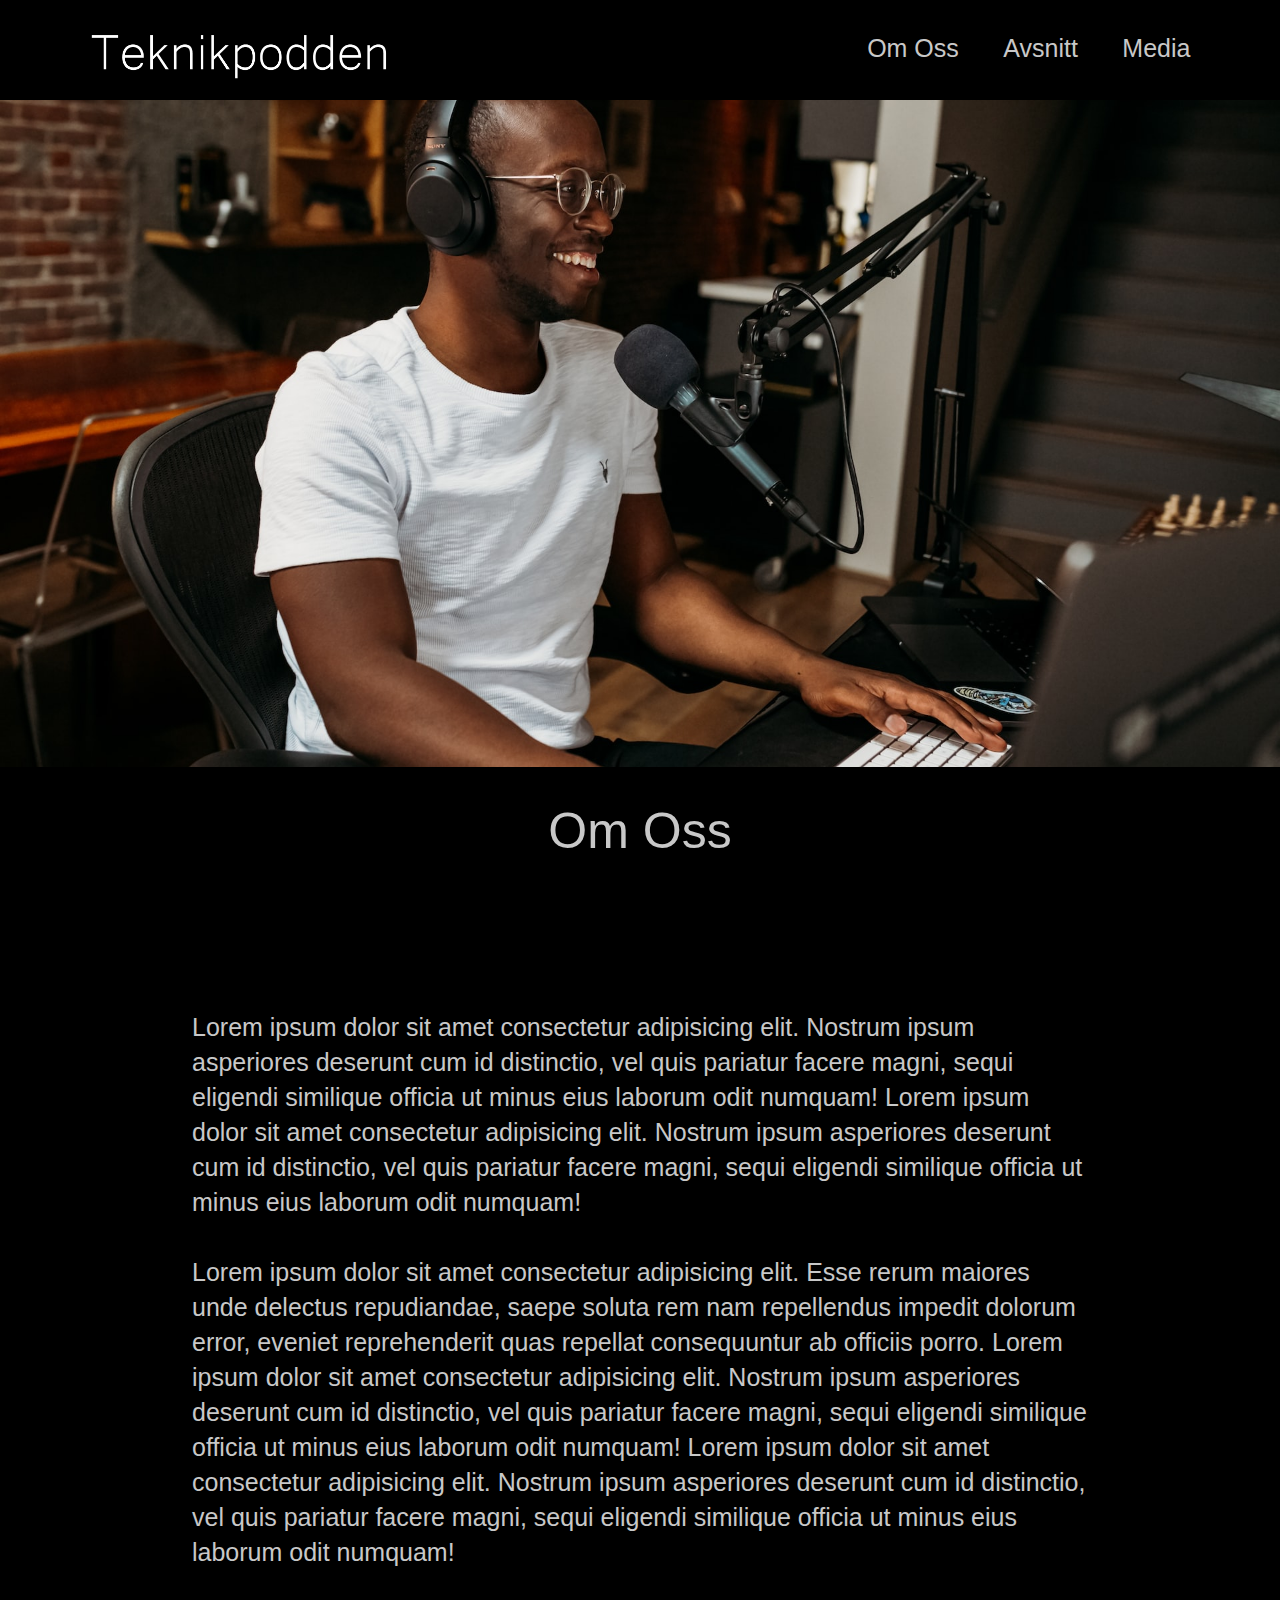
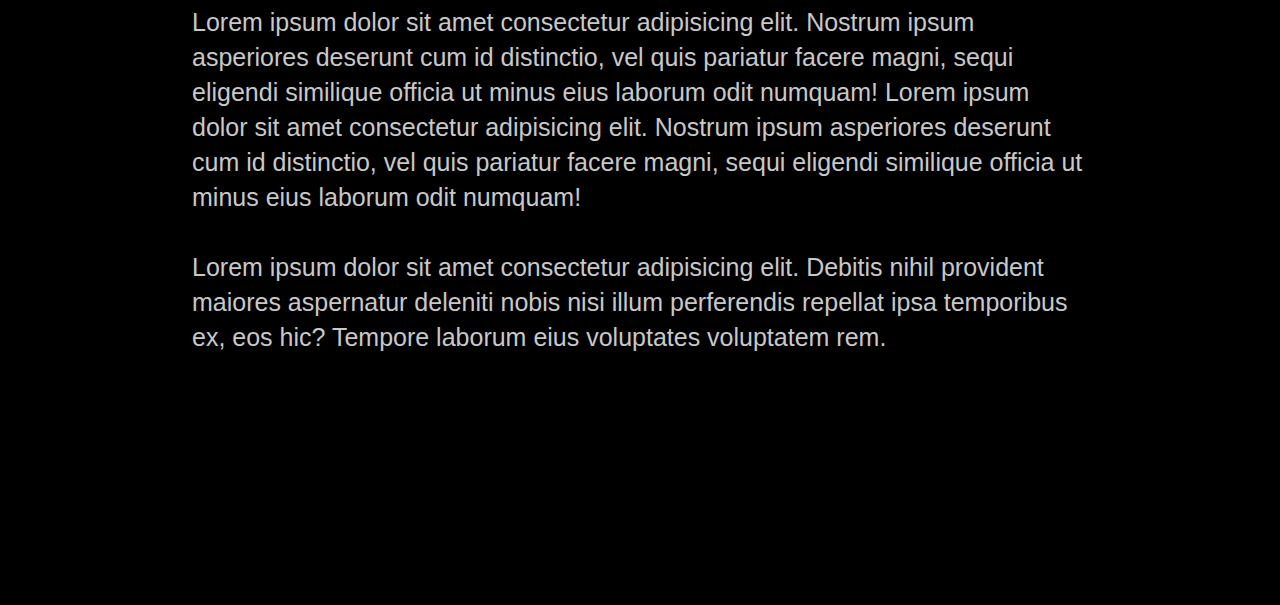
==== index.html @ c2fae3af "test6" ====
<!DOCTYPE html>
<html lang="en">
<head>
    <meta charset="UTF-8">
    <meta http-equiv="X-UA-Compatible" content="IE=edge">
    <meta name="viewport" content="width=device-width, initial-scale=1.0">
    <title>Teknikpodden</title>
    <link rel="stylesheet" href="style.css">

</head>

<body>

    <nav>
        <img src="images/teknikpoddenLogo.png" class="logo">
        <ul>
            <li><a href="omOss.html">Om Oss</a></li>
            <li><a href="avsnitt.html">Avsnitt</a></li>
            <li><a href="media.html">Media</a></li>
        </ul>
    </nav>
    
    <section class="bakgrundsbild">
        <img src="images/convertkit--CbLJAUI_js-unsplash.jpg">
    </section>

    <div class="rubrik">
        <h1>Om Oss</h1>
    </div>

    <section class="innehåll">
        <p>
            Lorem ipsum dolor sit amet consectetur adipisicing elit. Nostrum ipsum asperiores deserunt cum id distinctio, vel quis pariatur facere magni, sequi eligendi similique officia ut minus eius laborum odit numquam! Lorem ipsum dolor sit amet consectetur adipisicing elit. Nostrum ipsum asperiores deserunt cum id distinctio, vel quis pariatur facere magni, sequi eligendi similique officia ut minus eius laborum odit numquam!
            <br><br>
            Lorem ipsum dolor sit amet consectetur adipisicing elit. Esse rerum maiores unde delectus repudiandae, saepe soluta rem nam repellendus impedit dolorum error, eveniet reprehenderit quas repellat consequuntur ab officiis porro. Lorem ipsum dolor sit amet consectetur adipisicing elit. Nostrum ipsum asperiores deserunt cum id distinctio, vel quis pariatur facere magni, sequi eligendi similique officia ut minus eius laborum odit numquam! Lorem ipsum dolor sit amet consectetur adipisicing elit. Nostrum ipsum asperiores deserunt cum id distinctio, vel quis pariatur facere magni, sequi eligendi similique officia ut minus eius laborum odit numquam!
            <br><br>
            Lorem ipsum dolor sit amet consectetur adipisicing elit. Nostrum ipsum asperiores deserunt cum id distinctio, vel quis pariatur facere magni, sequi eligendi similique officia ut minus eius laborum odit numquam! Lorem ipsum dolor sit amet consectetur adipisicing elit. Nostrum ipsum asperiores deserunt cum id distinctio, vel quis pariatur facere magni, sequi eligendi similique officia ut minus eius laborum odit numquam!
            <br><br>
            Lorem ipsum dolor sit amet consectetur adipisicing elit. Debitis nihil provident maiores aspernatur deleniti nobis nisi illum perferendis repellat ipsa temporibus ex, eos hic? Tempore laborum eius voluptates voluptatem rem.
        </p>
    </section>

</body>

</html>
---- style.css ----
/*----- Dokument Design -----*/
* {
    margin: 0;
    padding: 0;
    box-sizing: border-box;
    font-family: 'Poppins', sans-serif;
}

body {
    background-color: black;
    color: #c8c8c8;
    height: auto;
    margin-bottom: 250px;
}
/*----- Dokument Design -----*/



/*----- Navigation Design -----*/
nav {
    width: 100%;
    position: fixed;
    top: 0;
    left: 0;
    padding: 20px 7% 20px 7%;
    display: flex;
    align-items: center;
    justify-content: space-between;
    z-index: 99;
    background-color: black;
}

nav .logo {
    width: 300px;
}

nav ul li {
    list-style: none;
    display: inline-block;
    margin-left: 40px;
}

nav ul li a {
    text-decoration: none;
    color: #c8c8c8;
    font-size: 25px;
}
/*----- Navigation Design -----*/



/*----- Navigation Animation -----*/
nav ul li a::after{
    content: '';
    width: 0%;
    height:3px;
    border-radius: 2px;
    background: rgb(200, 200, 200);
    display: block;
    margin: auto;
    transition: 0.75s ease;
}

nav ul li a:hover::after{
    width: 100%;
}
/*----- Navigation Animation -----*/



.bakgrundsbild img {
    width: 100%;
    height: auto;
    position: static;
}

.bakgrundsbild h1 {
    background-color: black;
    position: fixed;
    z-index: 98;
    width: 300px;
    height: 300px;
}



.rubrik {
    width: 100%;
    position: sticky;
    bottom: 0;
    left: 0;
    padding: 35px 7% 40px 7%;
    display: flex;
    justify-content: center;
    z-index: 98;
    background-color: black;
}

.rubrik h1 {
    font-size: 50px;
    font-weight: 100;
}

.innehåll p {
    font-size: 25px;
    margin: 20px 15% 20px 15%;
    line-height: 35px;
}
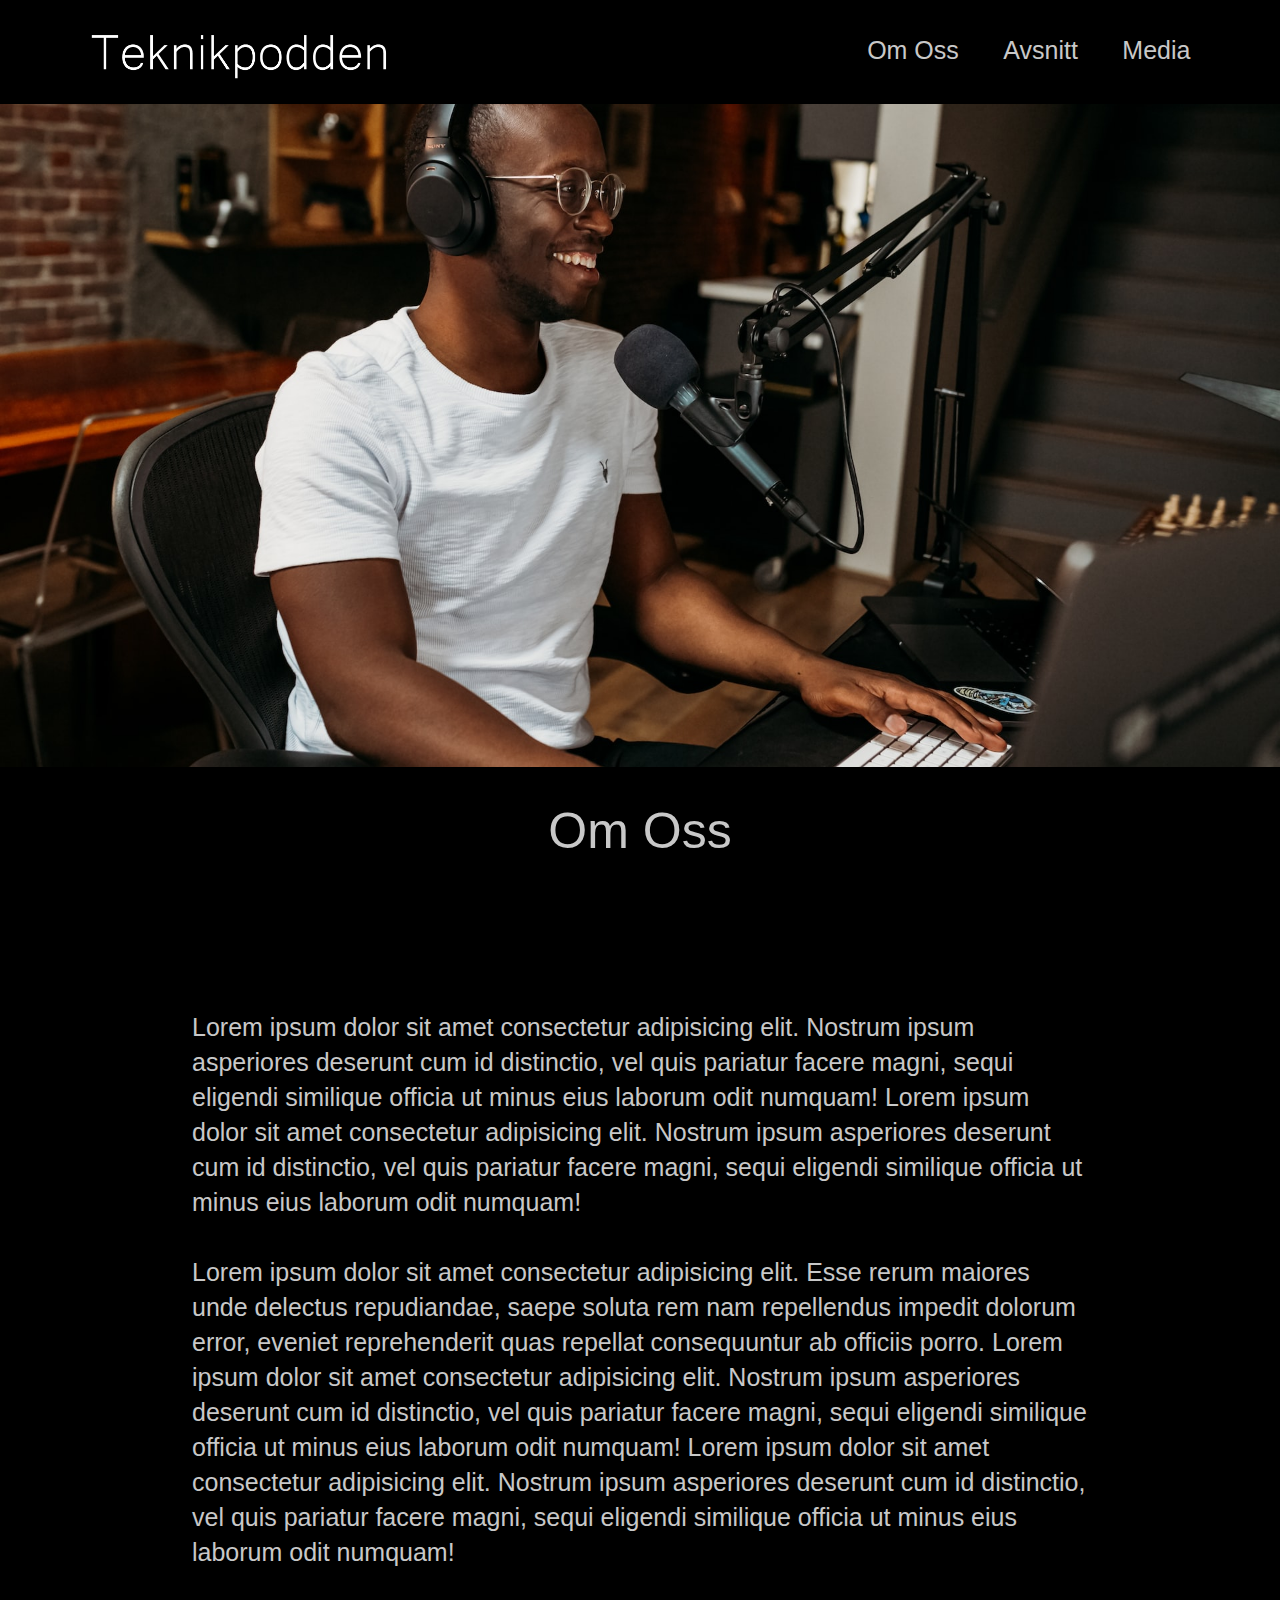
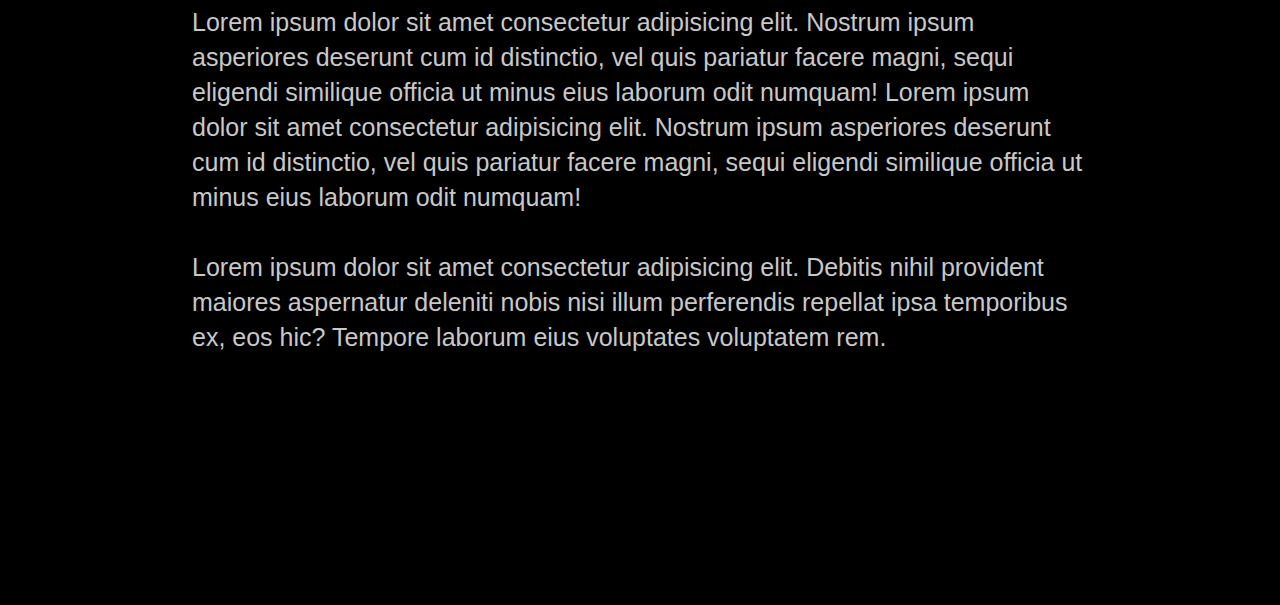
==== commit 5c825997: "test7" ====
--- a/index.html
+++ b/index.html
@@ -12,9 +12,9 @@
 <body>
 
     <nav>
-        <img src="images/teknikpoddenLogo.png" class="logo">
+        <a href="index.html"><img src="images/teknikpoddenLogo.png" class="logo"></a>
         <ul>
-            <li><a href="omOss.html">Om Oss</a></li>
+            <li><a href="index.html">Om Oss</a></li>
             <li><a href="avsnitt.html">Avsnitt</a></li>
             <li><a href="media.html">Media</a></li>
         </ul>
--- a/style.css
+++ b/style.css
@@ -105,4 +105,21 @@
     font-size: 25px;
     margin: 20px 15% 20px 15%;
     line-height: 35px;
+}
+
+
+.avsnitt {
+    display: flex;
+    margin: 0 5% 0;
+    justify-content: center;
+    flex-wrap: wrap;
+}
+
+.avsnitt img {
+    aspect-ratio: 1/1;
+    width: 350px;
+    height: 350px;
+    object-fit: cover;
+    border-radius: 50px;
+    margin: 50px 50px;
 }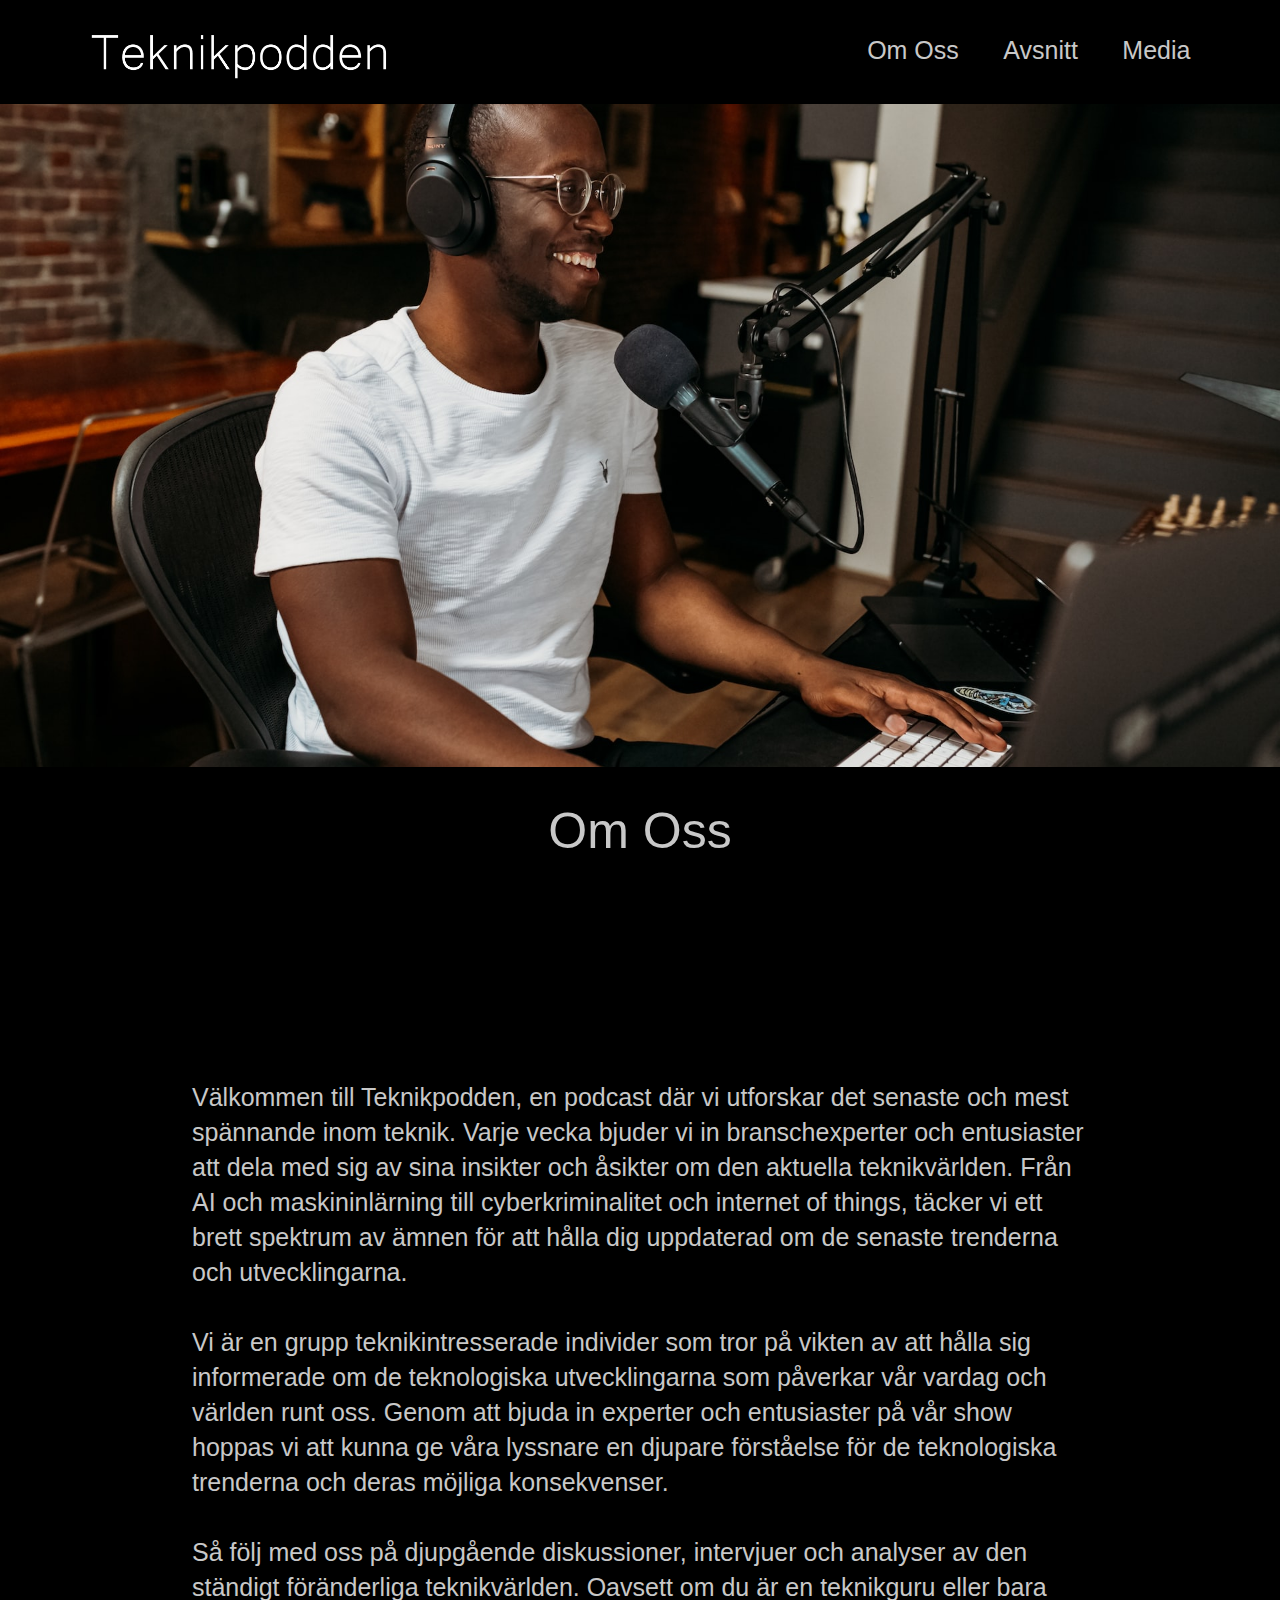
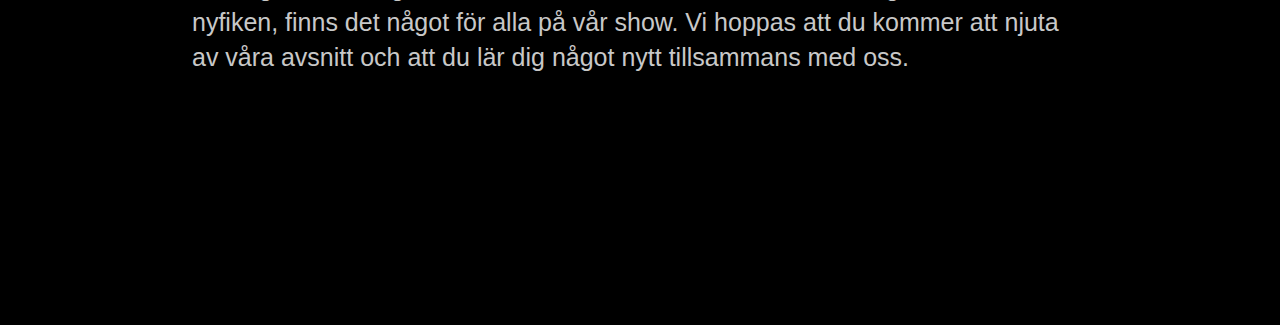
==== commit 4b6739af: "Sista verision" ====
--- a/index.html
+++ b/index.html
@@ -6,13 +6,12 @@
     <meta name="viewport" content="width=device-width, initial-scale=1.0">
     <title>Teknikpodden</title>
     <link rel="stylesheet" href="style.css">
-
 </head>
 
 <body>
 
     <nav>
-        <a href="index.html"><img src="images/teknikpoddenLogo.png" class="logo"></a>
+        <a href="index.html"><img src="images/teknikpoddenLogo.png" alt="Teknikpodden" class="logo"></a>
         <ul>
             <li><a href="index.html">Om Oss</a></li>
             <li><a href="avsnitt.html">Avsnitt</a></li>
@@ -21,7 +20,7 @@
     </nav>
     
     <section class="bakgrundsbild">
-        <img src="images/convertkit--CbLJAUI_js-unsplash.jpg">
+        <img src="images/convertkit--CbLJAUI_js-unsplash.jpg" alt="Podcast">
     </section>
 
     <div class="rubrik">
@@ -30,13 +29,12 @@
 
     <section class="innehåll">
         <p>
-            Lorem ipsum dolor sit amet consectetur adipisicing elit. Nostrum ipsum asperiores deserunt cum id distinctio, vel quis pariatur facere magni, sequi eligendi similique officia ut minus eius laborum odit numquam! Lorem ipsum dolor sit amet consectetur adipisicing elit. Nostrum ipsum asperiores deserunt cum id distinctio, vel quis pariatur facere magni, sequi eligendi similique officia ut minus eius laborum odit numquam!
             <br><br>
-            Lorem ipsum dolor sit amet consectetur adipisicing elit. Esse rerum maiores unde delectus repudiandae, saepe soluta rem nam repellendus impedit dolorum error, eveniet reprehenderit quas repellat consequuntur ab officiis porro. Lorem ipsum dolor sit amet consectetur adipisicing elit. Nostrum ipsum asperiores deserunt cum id distinctio, vel quis pariatur facere magni, sequi eligendi similique officia ut minus eius laborum odit numquam! Lorem ipsum dolor sit amet consectetur adipisicing elit. Nostrum ipsum asperiores deserunt cum id distinctio, vel quis pariatur facere magni, sequi eligendi similique officia ut minus eius laborum odit numquam!
+            Välkommen till Teknikpodden, en podcast där vi utforskar det senaste och mest spännande inom teknik. Varje vecka bjuder vi in branschexperter och entusiaster att dela med sig av sina insikter och åsikter om den aktuella teknikvärlden. Från AI och maskininlärning till cyberkriminalitet och internet of things, täcker vi ett brett spektrum av ämnen för att hålla dig uppdaterad om de senaste trenderna och utvecklingarna.
             <br><br>
-            Lorem ipsum dolor sit amet consectetur adipisicing elit. Nostrum ipsum asperiores deserunt cum id distinctio, vel quis pariatur facere magni, sequi eligendi similique officia ut minus eius laborum odit numquam! Lorem ipsum dolor sit amet consectetur adipisicing elit. Nostrum ipsum asperiores deserunt cum id distinctio, vel quis pariatur facere magni, sequi eligendi similique officia ut minus eius laborum odit numquam!
+            Vi är en grupp teknikintresserade individer som tror på vikten av att hålla sig informerade om de teknologiska utvecklingarna som påverkar vår vardag och världen runt oss. Genom att bjuda in experter och entusiaster på vår show hoppas vi att kunna ge våra lyssnare en djupare förståelse för de teknologiska trenderna och deras möjliga konsekvenser.
             <br><br>
-            Lorem ipsum dolor sit amet consectetur adipisicing elit. Debitis nihil provident maiores aspernatur deleniti nobis nisi illum perferendis repellat ipsa temporibus ex, eos hic? Tempore laborum eius voluptates voluptatem rem.
+            Så följ med oss på djupgående diskussioner, intervjuer och analyser av den ständigt föränderliga teknikvärlden. Oavsett om du är en teknikguru eller bara nyfiken, finns det något för alla på vår show. Vi hoppas att du kommer att njuta av våra avsnitt och att du lär dig något nytt tillsammans med oss.
         </p>
     </section>
 
--- a/style.css
+++ b/style.css
@@ -68,6 +68,7 @@
 
 
 
+/*----- Bakgrund Design -----*/
 .bakgrundsbild img {
     width: 100%;
     height: auto;
@@ -81,9 +82,11 @@
     width: 300px;
     height: 300px;
 }
+/*----- Bakgrund Design -----*/
 
 
 
+/*----- Sticky Rubrik Design -----*/
 .rubrik {
     width: 100%;
     position: sticky;
@@ -100,14 +103,21 @@
     font-size: 50px;
     font-weight: 100;
 }
+/*----- Sticky Rubrik Design -----*/
 
+
+
+/*----- Text Design -----*/
 .innehåll p {
     font-size: 25px;
     margin: 20px 15% 20px 15%;
     line-height: 35px;
 }
+/*----- Text Design -----*/
 
 
+
+/*----- Avsnitt Design -----*/
 .avsnitt {
     display: flex;
     margin: 0 5% 0;
@@ -122,4 +132,28 @@
     object-fit: cover;
     border-radius: 50px;
     margin: 50px 50px;
-}+}
+
+.avsnitt p {
+    margin-top: -20px;
+    text-align: center;
+}
+
+/*----- Medier Design -----*/
+.medier {
+    display: flex;
+    margin: 40px 5% 0;
+    justify-content: center;
+    flex-wrap: wrap;
+}
+
+.medier div {
+    margin: 0 3% 0;
+    text-align: center;
+}
+
+.medier img {
+    width: 100px;
+    margin: 0 35% 0;
+}
+/*----- Medier Design -----*/